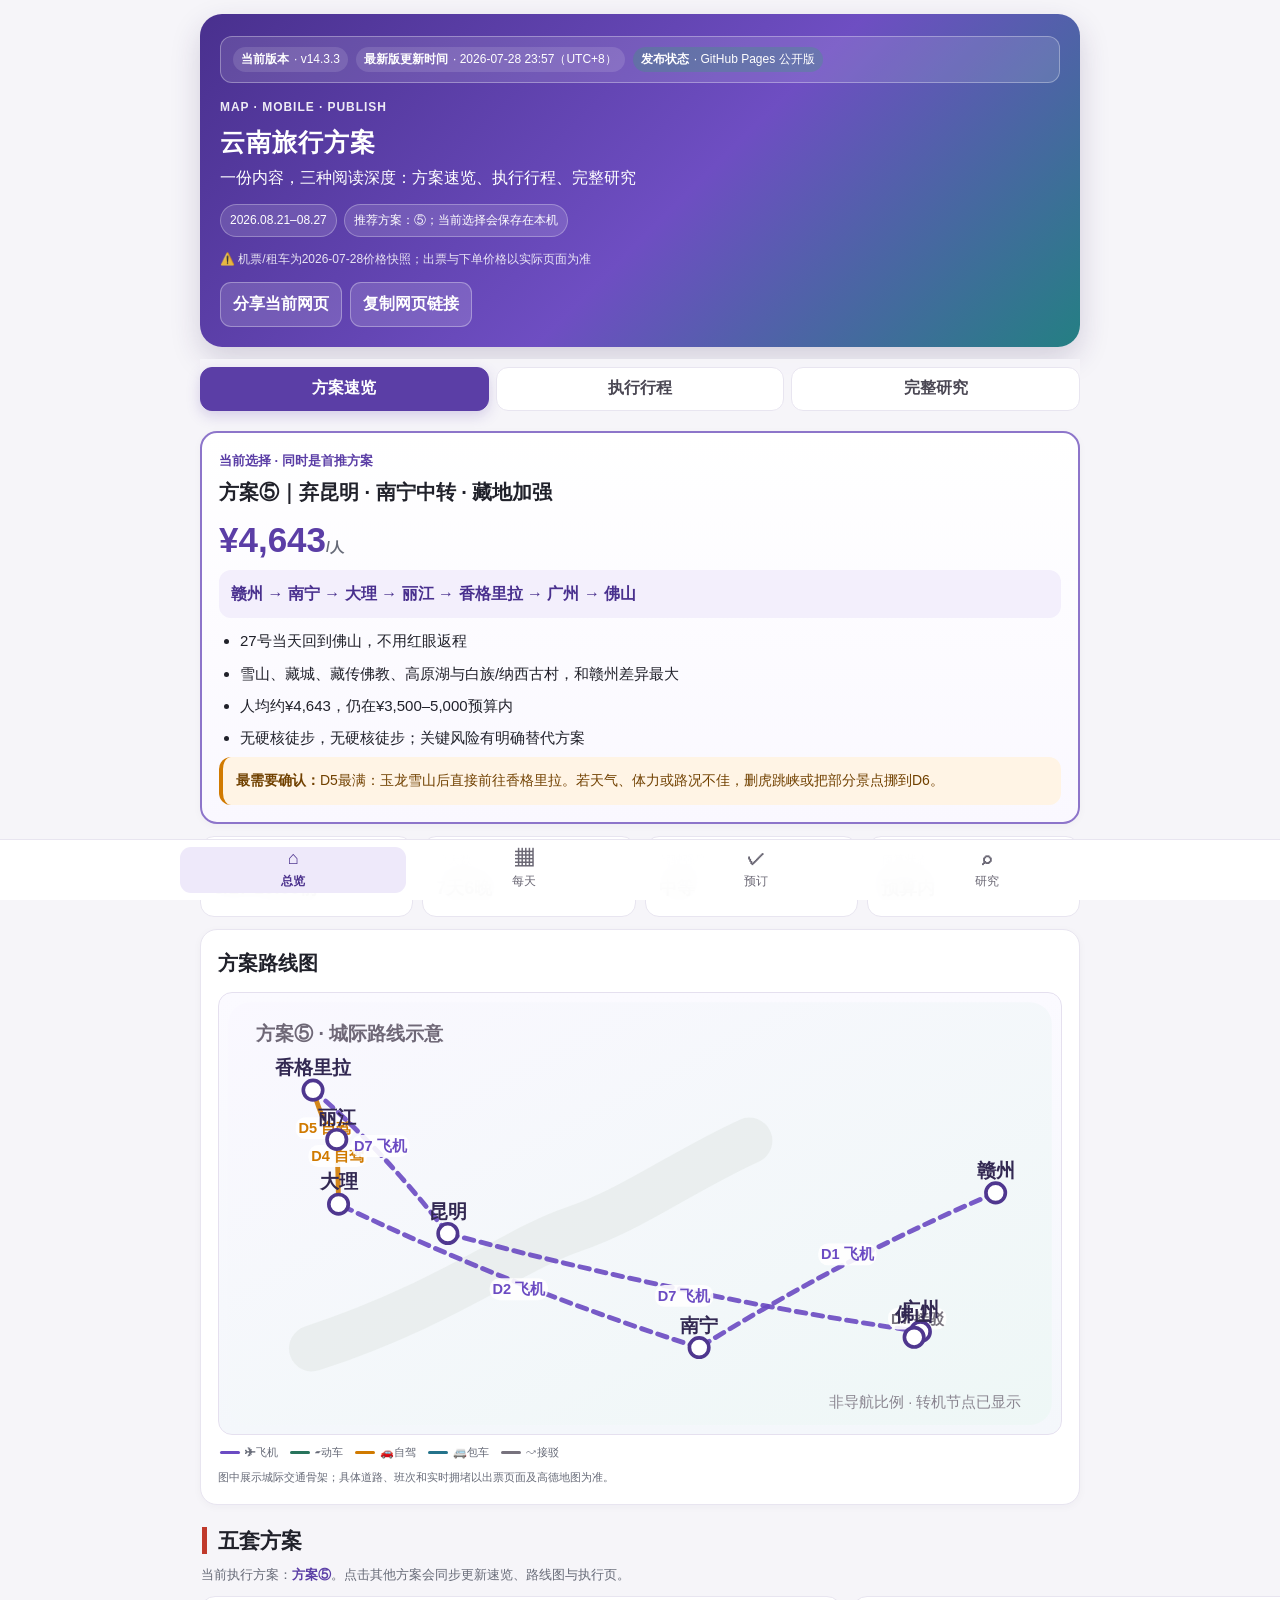
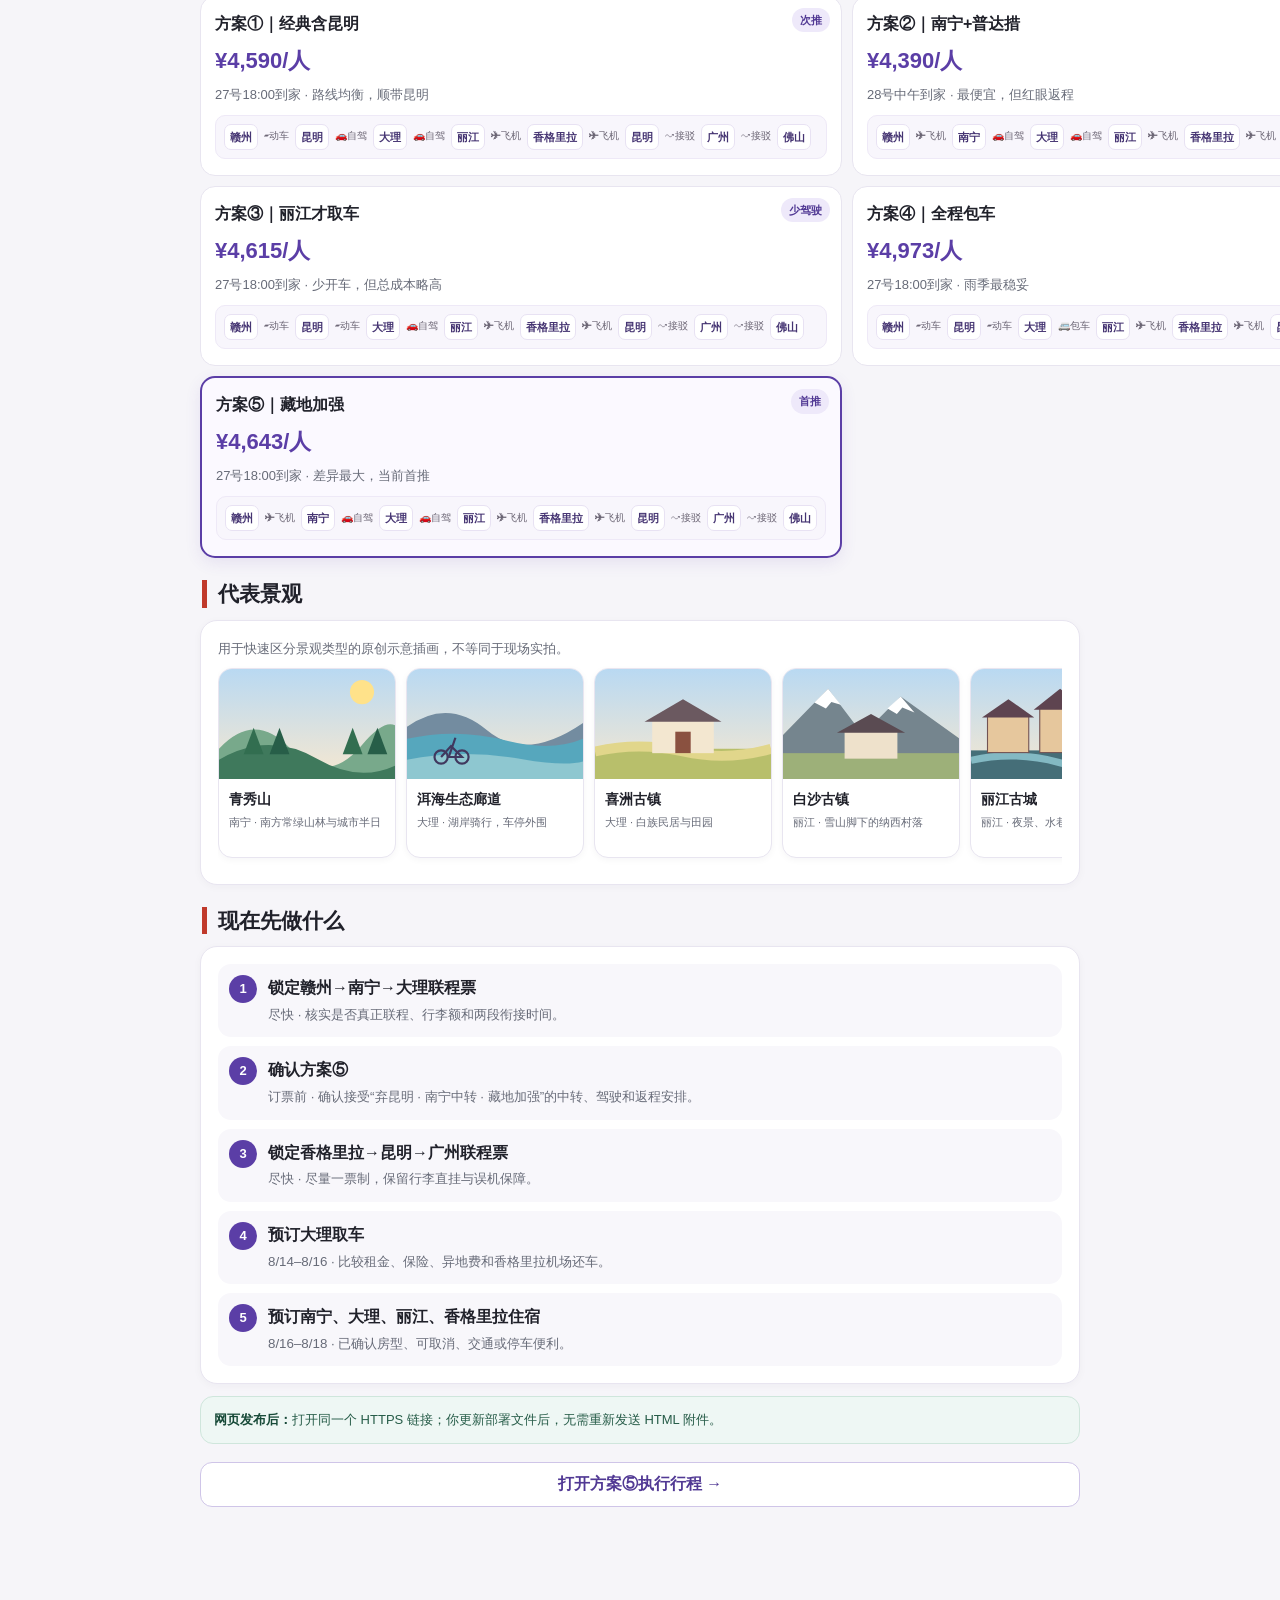
==== v1433/index.html @ a70344e8 "release: publish v14.3.3 at unique Pages path" ====
<!doctype html><html lang="zh-CN"><head><meta charset="utf-8"><meta name="viewport" content="width=device-width,initial-scale=1"><meta name="robots" content="noindex,nofollow,noarchive"><meta http-equiv="Cache-Control" content="no-cache, no-store, must-revalidate"><meta http-equiv="Pragma" content="no-cache"><meta http-equiv="Expires" content="0"><title>云南旅行方案 v14.3.3</title></head><body><noscript>请启用 JavaScript 查看页面。</noscript>
<script src="../chunk-01.js?v=1433"></script>
<script src="../chunk-02.js?v=1433"></script>
<script src="../chunk-03.js?v=1433"></script>
<script src="../chunk-04.js?v=1433"></script>
<script src="../chunk-05.js?v=1433"></script>
<script src="../chunk-06.js?v=1433"></script>
<script>(async function(){try{var b=atob(window.__tripB64||'');var a=new Uint8Array(b.length);for(var i=0;i<b.length;i++)a[i]=b.charCodeAt(i);if(!('DecompressionStream' in window))throw new Error('browser lacks gzip decompression');var stream=new Blob([a]).stream().pipeThrough(new DecompressionStream('gzip'));var html=await new Response(stream).text();html=html.replace(/v14\.3(?!\.)/g,'v14.3.3');html=html.replace('</head>','<style>.release-status{display:flex;flex-wrap:wrap;gap:8px;margin:0 0 14px;padding:10px 12px;border:1px solid rgba(255,255,255,.32);border-radius:12px;background:rgba(255,255,255,.12);font-size:12px;line-height:1.45}.release-status span{display:inline-flex;align-items:center;gap:5px;padding:4px 8px;border-radius:999px;background:rgba(255,255,255,.12)}.release-status b{font-weight:800;color:#fff}.release-status .release-live{background:rgba(39,174,96,.24)}.table-view-toggle{display:none}@media(max-width:700px){.release-status{display:grid;grid-template-columns:1fr;gap:6px}.release-status span{width:100%;border-radius:9px;padding:6px 8px}.hero-v14{padding-top:18px!important}.archive-table-scroll,.archive-content .tbl-scroll{width:100%!important;max-width:100%!important;min-width:0!important;overflow-x:auto!important;overflow-y:visible!important;-webkit-overflow-scrolling:touch!important;touch-action:pan-x pan-y!important;overscroll-behavior-x:contain!important;scrollbar-width:auto}.archive-table-scroll table,.archive-content .tbl-scroll table{max-width:none!important;table-layout:auto!important}.table-view-toggle{position:sticky;left:0;z-index:4;display:flex;gap:6px;align-items:center;width:100%;min-width:100%;padding:7px 8px;background:#f7f4fc;border-bottom:1px solid #e6e0f0}.table-view-toggle button{border:1px solid #d9d0ea;background:#fff;color:#574a69;border-radius:999px;padding:6px 10px;font-size:12px;font-weight:750;line-height:1.2}.table-view-toggle button.active{background:#5b3ea6;color:#fff;border-color:#5b3ea6}.table-view-toggle .table-tip{margin-left:auto;font-size:11px;color:#746c7d;white-space:nowrap}.table-card-mode{overflow:visible!important}.table-card-mode table,.table-card-mode tbody,.table-card-mode tr,.table-card-mode td{display:block!important;width:100%!important;min-width:0!important}.table-card-mode .table-header-row{display:none!important}.table-card-mode tr:not(.table-header-row){margin:10px 0!important;border:1px solid #e2dbea!important;border-radius:12px!important;overflow:hidden!important;background:#fff!important;box-shadow:0 2px 8px rgba(50,35,70,.04)!important}.table-card-mode td{position:relative!important;padding:9px 10px 9px 42%!important;border:0!important;border-bottom:1px solid #eee8f4!important;white-space:normal!important;overflow-wrap:anywhere!important;word-break:break-word!important;min-height:39px!important}.table-card-mode td:last-child{border-bottom:0!important}.table-card-mode td::before{content:attr(data-label);position:absolute;left:10px;top:9px;width:37%;color:#5b3ea6;font-weight:800;line-height:1.45;white-space:normal}.table-card-mode .archive-scroll-hint,.table-card-mode .scroll-hint{display:none!important}.table-scroll-mode .archive-scroll-hint,.table-scroll-mode .scroll-hint{display:block!important;position:sticky;left:0}}</style></head>');html=html.replace('</body>',`<script>(function(){
var VERSION='v14.3.3',UPDATED='2026-07-28 23:57（UTC+8）',UPDATED_ISO='2026-07-28T23:57:00+08:00';
function directCells(row){return Array.prototype.filter.call(row.children,function(x){return x.tagName==='TH'||x.tagName==='TD';});}
function addReleaseInfo(){var hero=document.querySelector('.hero-v14');if(!hero)return;var old=hero.querySelector('.release-status');if(old)old.remove();var bar=document.createElement('div');bar.className='release-status';bar.setAttribute('aria-label','版本信息');bar.innerHTML='<span><b>当前版本</b> · '+VERSION+'</span><span><b>最新版更新时间</b> · '+UPDATED+'</span><span class="release-live"><b>发布状态</b> · GitHub Pages 公开版</span>';hero.insertBefore(bar,hero.firstChild);var eye=hero.querySelector('.eyebrow');if(eye)eye.textContent='MAP · MOBILE · PUBLISH';document.title='云南旅行 '+VERSION+' · 发布一致性修复版';document.body.dataset.releaseVersion=VERSION;document.body.dataset.releaseUpdated=UPDATED_ISO;}
function fixResearchToc(){var archive=document.querySelector('.archive');var toc=document.getElementById('research-toc-list');if(!archive||!toc)return;var sections=Array.prototype.slice.call(archive.querySelectorAll('details.archive-section'));toc.innerHTML='';sections.forEach(function(section,index){var id='research-section-'+(index+1);section.id=id;var summary=section.querySelector('summary');var first=summary&&summary.querySelector('span');var title=((first&&first.textContent)||(summary&&summary.textContent)||('第'+(index+1)+'节')).trim();var link=document.createElement('a');link.href='#'+id;link.className='research-toc-link';link.innerHTML='<span class="toc-no">'+(index+1)+'</span><span></span>';link.lastElementChild.textContent=title;link.onclick=function(e){e.preventDefault();section.open=true;setTimeout(function(){section.scrollIntoView({behavior:'smooth',block:'start'});},30);return false;};toc.appendChild(link);});}
function prepareTable(table){if(table.dataset.mobilePrepared==='1433')return;var wrap=table.closest('.archive-table-scroll,.tbl-scroll');if(!wrap)return;var rows=Array.prototype.slice.call(table.rows||[]);if(rows.length<2)return;var headerRow=rows[0],headerCells=directCells(headerRow);var complex=headerCells.length<2||Array.prototype.some.call(table.querySelectorAll('[colspan],[rowspan]'),function(c){return Number(c.getAttribute('colspan')||1)>1||Number(c.getAttribute('rowspan')||1)>1;});if(complex){wrap.classList.add('table-scroll-mode');table.dataset.mobilePrepared='1433';return;}var labels=headerCells.map(function(c){return(c.textContent||'').replace(/\s+/g,' ').trim();}),valid=true;rows.slice(1).forEach(function(row){var cells=directCells(row);if(cells.length!==labels.length){valid=false;return;}cells.forEach(function(cell,i){cell.setAttribute('data-label',labels[i]||('第'+(i+1)+'列'));});});if(!valid){wrap.classList.add('table-scroll-mode');table.dataset.mobilePrepared='1433';return;}headerRow.classList.add('table-header-row');var existing=wrap.querySelector(':scope > .table-view-toggle');if(existing)existing.remove();var bar=document.createElement('div');bar.className='table-view-toggle';var card=document.createElement('button');card.type='button';card.textContent='卡片查看';var scroll=document.createElement('button');scroll.type='button';scroll.textContent='横向表格';var tip=document.createElement('span');tip.className='table-tip';tip.textContent='手机推荐卡片';function setMode(mode){var cardMode=mode==='card';wrap.classList.toggle('table-card-mode',cardMode);wrap.classList.toggle('table-scroll-mode',!cardMode);card.classList.toggle('active',cardMode);scroll.classList.toggle('active',!cardMode);try{sessionStorage.setItem('trip-table-mode',mode);}catch(e){}}card.onclick=function(){setMode('card');};scroll.onclick=function(){setMode('scroll');};bar.appendChild(card);bar.appendChild(scroll);bar.appendChild(tip);wrap.insertBefore(bar,wrap.firstChild);var saved='';try{saved=sessionStorage.getItem('trip-table-mode')||'';}catch(e){}setMode(saved==='scroll'?'scroll':'card');table.dataset.mobilePrepared='1433';}
function makeRound(title,items){var h=document.createElement('h4');h.textContent=title;var ul=document.createElement('ul');ul.className='tight';items.forEach(function(t){var li=document.createElement('li');li.textContent=t;ul.appendChild(li);});return [h,ul];}
function updateRequirements(){var req=null;document.querySelectorAll('details.archive-section').forEach(function(d){var s=d.querySelector('summary');if(s&&s.textContent.indexOf('需求全景')>=0)req=d;});if(!req)return;var content=req.querySelector('.archive-content')||req;content.querySelectorAll('h4').forEach(function(h){var t=h.textContent.trim();if(t.indexOf('第14.3.2轮')===0||t.indexOf('第14.3.3轮')===0){var n=h.nextElementSibling;h.remove();if(n&&n.tagName==='UL')n.remove();}});var anchor=null;content.querySelectorAll('h4').forEach(function(h){if(h.textContent.trim().indexOf('第14.3.1轮')===0)anchor=(h.nextElementSibling&&h.nextElementSibling.tagName==='UL')?h.nextElementSibling:h;});var r2=makeRound('第14.3.2轮（移动表格完整显示）',['普通研究表格在手机端默认改为逐行卡片视图，以“列名＋内容”纵向完整展示。','保留“卡片查看 / 横向表格”切换；复杂合并单元格表格继续横向滚动。','首次 Pages 实现采用外置热修复资源，出现本地预览与线上页面不一致。']);var r3=makeRound('第14.3.3轮（发布一致性与版本可见性）',['界面最上端显示当前版本、最新版更新时间和发布状态。','使用独立版本目录 /v1433/，以全新地址避开旧入口和旧资源缓存。','目录、移动表格和版本信息由当前入口直接注入，不再依赖外置 hotfix-1432 文件。','根目录跳转到最新版；需求全景、版本演进和页脚同步补记。']);if(anchor){anchor.after(r2[0]);r2[0].after(r2[1]);r2[1].after(r3[0]);r3[0].after(r3[1]);}else{content.append(r2[0],r2[1],r3[0],r3[1]);}var table=content.querySelector('table.version-table');if(table){Array.from(table.rows).forEach(function(row){var c=row.cells;if(c&&c[0]&&c[0].textContent.trim()==='v14.3.2'){c[0].textContent='v14.3.1';if(c[1])c[1].textContent='目录兼容修复';if(c[2])c[2].textContent='研究目录静态输出，点击展开并定位，兼容移动浏览器。';}});Array.from(table.rows).forEach(function(row){var c=row.cells;if(c&&c[0]&&['v14.3.2','v14.3.3'].indexOf(c[0].textContent.trim())>=0)row.remove();});[['v14.3.2','移动表格修复','手机默认卡片化展示普通研究表格，保留横向表格切换。'],['v14.3.3','发布一致性修复','顶部显示版本与更新时间；使用独立版本地址，解决预览与 Pages 不一致。']].forEach(function(vals){var tr=table.insertRow(-1);vals.forEach(function(v){tr.insertCell(-1).textContent=v;});});}var footer=document.querySelector('.archive footer');if(footer)footer.textContent='需求全景与版本演进更新至 '+VERSION+' · 主研究内容继承自 v13.0 · 最新版更新时间：'+UPDATED;}
function enhance(){addReleaseInfo();fixResearchToc();document.querySelectorAll('.archive table').forEach(prepareTable);updateRequirements();var d=document.getElementById('release-diagnostic');if(!d){d=document.createElement('div');d.id='release-diagnostic';d.style.display='none';document.body.appendChild(d);}d.textContent=VERSION+'|'+UPDATED_ISO+'|mobile-card-table|static-research-toc';}
if(document.readyState==='loading')document.addEventListener('DOMContentLoaded',enhance);else setTimeout(enhance,0);window.addEventListener('pageshow',enhance);document.addEventListener('toggle',function(e){if(e.target&&e.target.matches&&e.target.matches('details.archive-section')&&e.target.open)setTimeout(function(){document.querySelectorAll('.archive table').forEach(prepareTable);},0);},true);
})();<\/script></body>`);document.open();document.write(html);document.close();}catch(e){document.body.innerHTML='<main style="font-family:sans-serif;padding:24px"><h1>页面加载失败</h1><p>请使用最新版 Safari、Chrome 或 Edge 打开。</p><p>版本：v14.3.3；更新时间：2026-07-28 23:57（UTC+8）</p></main>';console.error(e);}})();</script></body></html>
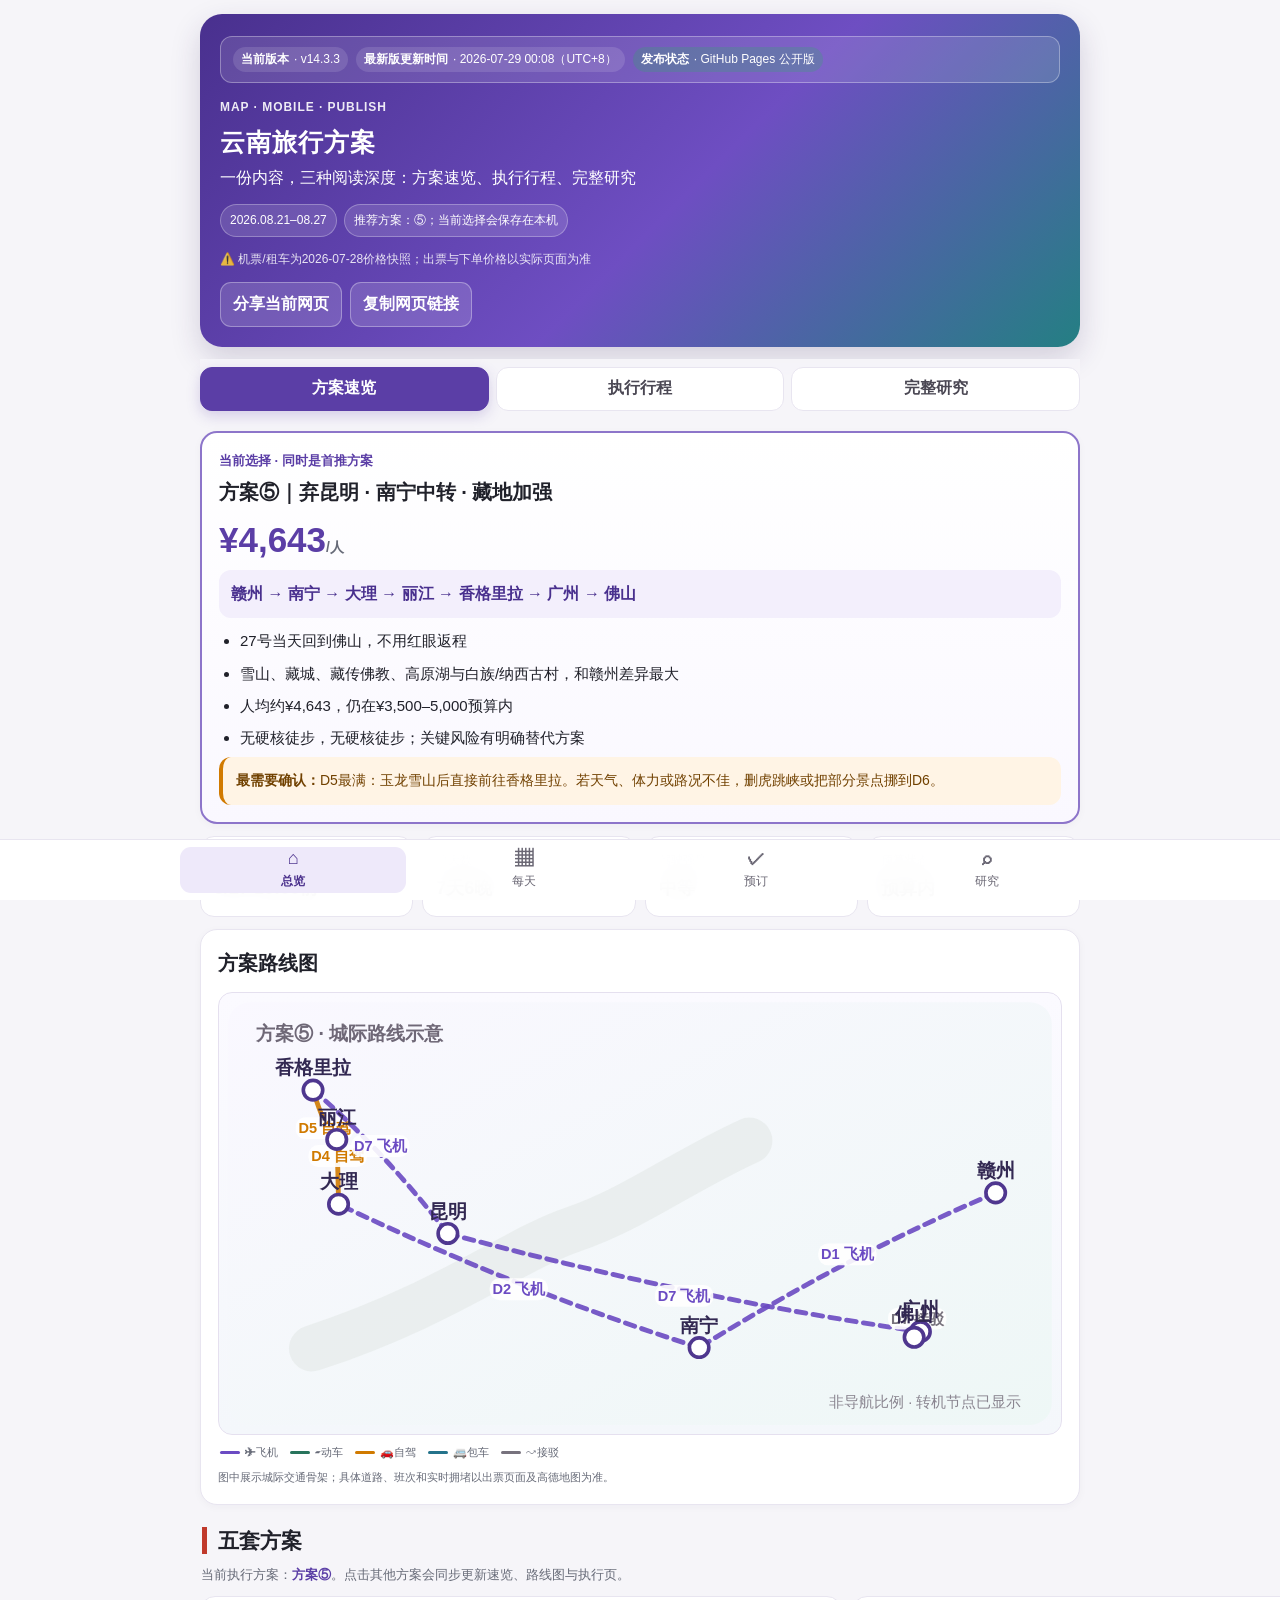
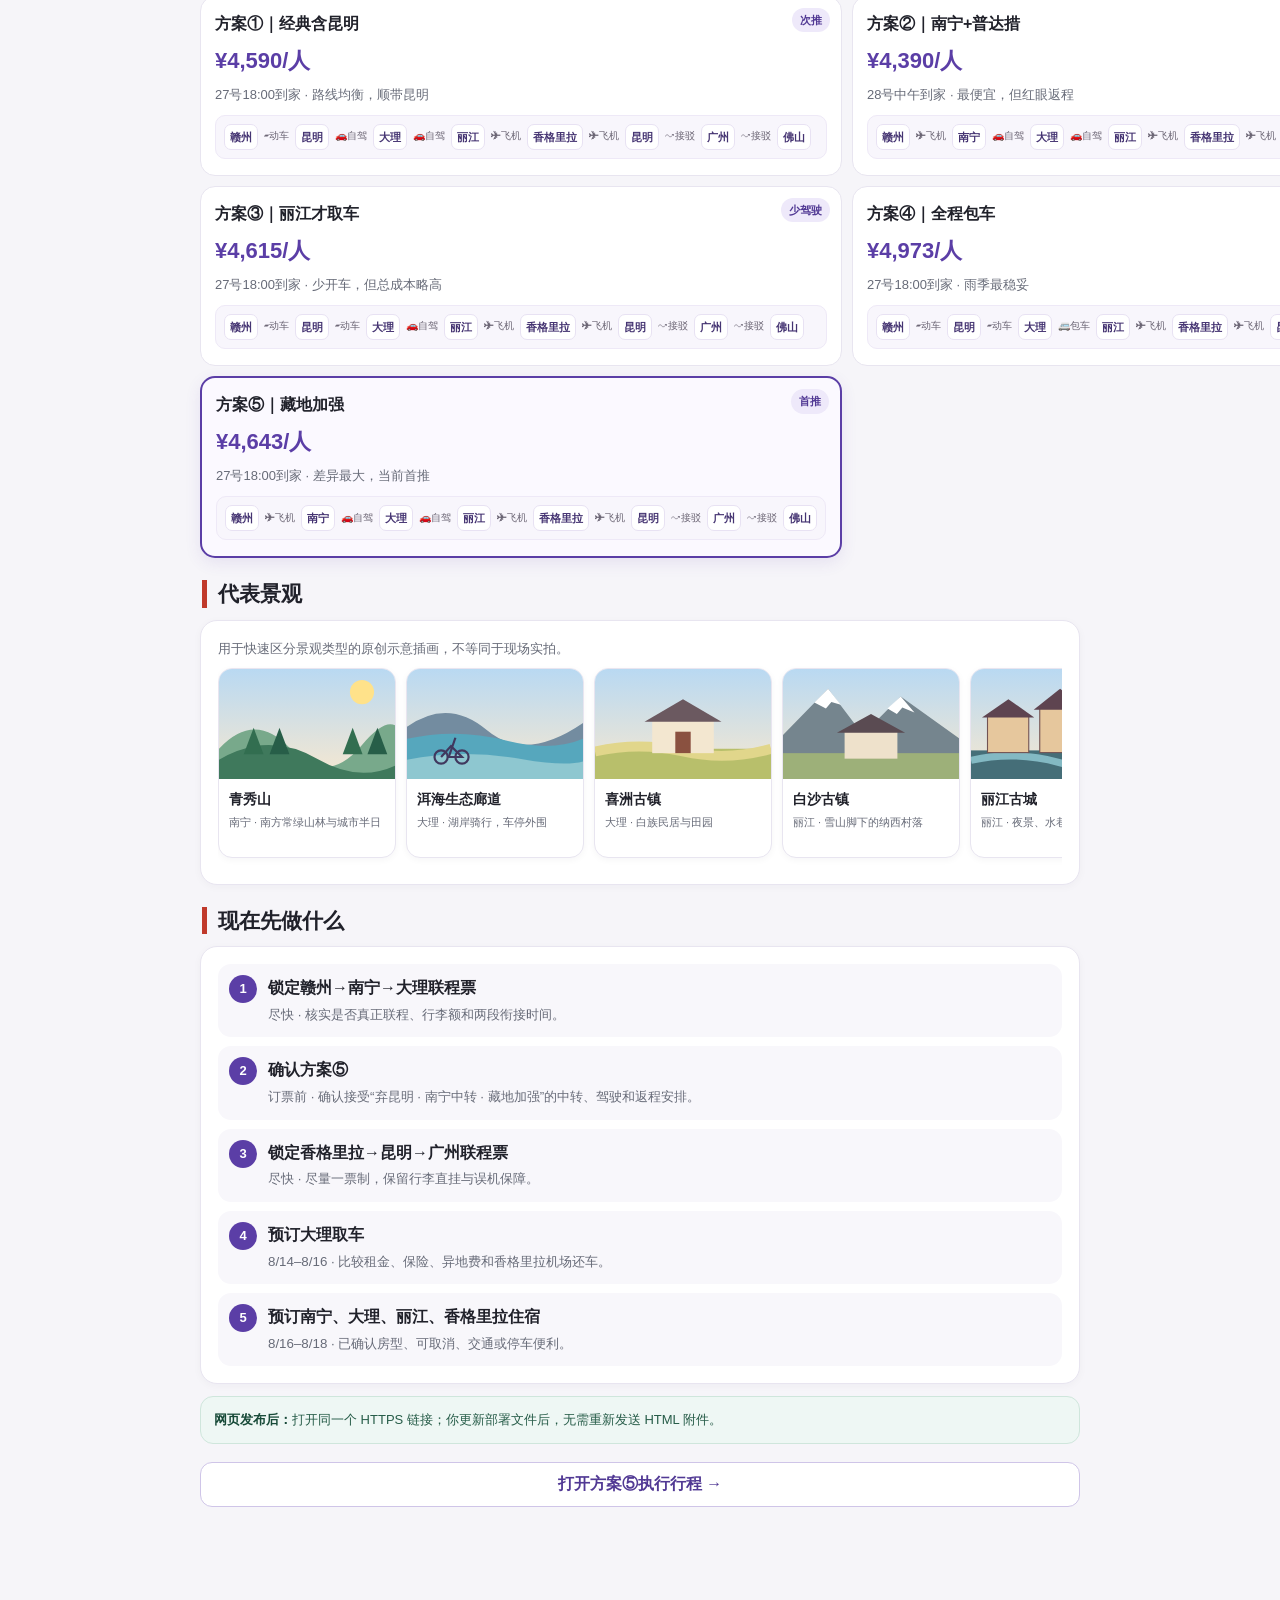
==== commit eed92999: "chore: update v14.3.3 visible release timestamp" ====
--- a/v1433/index.html
+++ b/v1433/index.html
@@ -5,14 +5,14 @@
 <script src="../chunk-04.js?v=1433"></script>
 <script src="../chunk-05.js?v=1433"></script>
 <script src="../chunk-06.js?v=1433"></script>
-<script>(async function(){try{var b=atob(window.__tripB64||'');var a=new Uint8Array(b.length);for(var i=0;i<b.length;i++)a[i]=b.charCodeAt(i);if(!('DecompressionStream' in window))throw new Error('browser lacks gzip decompression');var stream=new Blob([a]).stream().pipeThrough(new DecompressionStream('gzip'));var html=await new Response(stream).text();html=html.replace(/v14\.3(?!\.)/g,'v14.3.3');html=html.replace('</head>','<style>.release-status{display:flex;flex-wrap:wrap;gap:8px;margin:0 0 14px;padding:10px 12px;border:1px solid rgba(255,255,255,.32);border-radius:12px;background:rgba(255,255,255,.12);font-size:12px;line-height:1.45}.release-status span{display:inline-flex;align-items:center;gap:5px;padding:4px 8px;border-radius:999px;background:rgba(255,255,255,.12)}.release-status b{font-weight:800;color:#fff}.release-status .release-live{background:rgba(39,174,96,.24)}.table-view-toggle{display:none}@media(max-width:700px){.release-status{display:grid;grid-template-columns:1fr;gap:6px}.release-status span{width:100%;border-radius:9px;padding:6px 8px}.hero-v14{padding-top:18px!important}.archive-table-scroll,.archive-content .tbl-scroll{width:100%!important;max-width:100%!important;min-width:0!important;overflow-x:auto!important;overflow-y:visible!important;-webkit-overflow-scrolling:touch!important;touch-action:pan-x pan-y!important;overscroll-behavior-x:contain!important;scrollbar-width:auto}.archive-table-scroll table,.archive-content .tbl-scroll table{max-width:none!important;table-layout:auto!important}.table-view-toggle{position:sticky;left:0;z-index:4;display:flex;gap:6px;align-items:center;width:100%;min-width:100%;padding:7px 8px;background:#f7f4fc;border-bottom:1px solid #e6e0f0}.table-view-toggle button{border:1px solid #d9d0ea;background:#fff;color:#574a69;border-radius:999px;padding:6px 10px;font-size:12px;font-weight:750;line-height:1.2}.table-view-toggle button.active{background:#5b3ea6;color:#fff;border-color:#5b3ea6}.table-view-toggle .table-tip{margin-left:auto;font-size:11px;color:#746c7d;white-space:nowrap}.table-card-mode{overflow:visible!important}.table-card-mode table,.table-card-mode tbody,.table-card-mode tr,.table-card-mode td{display:block!important;width:100%!important;min-width:0!important}.table-card-mode .table-header-row{display:none!important}.table-card-mode tr:not(.table-header-row){margin:10px 0!important;border:1px solid #e2dbea!important;border-radius:12px!important;overflow:hidden!important;background:#fff!important;box-shadow:0 2px 8px rgba(50,35,70,.04)!important}.table-card-mode td{position:relative!important;padding:9px 10px 9px 42%!important;border:0!important;border-bottom:1px solid #eee8f4!important;white-space:normal!important;overflow-wrap:anywhere!important;word-break:break-word!important;min-height:39px!important}.table-card-mode td:last-child{border-bottom:0!important}.table-card-mode td::before{content:attr(data-label);position:absolute;left:10px;top:9px;width:37%;color:#5b3ea6;font-weight:800;line-height:1.45;white-space:normal}.table-card-mode .archive-scroll-hint,.table-card-mode .scroll-hint{display:none!important}.table-scroll-mode .archive-scroll-hint,.table-scroll-mode .scroll-hint{display:block!important;position:sticky;left:0}}</style></head>');html=html.replace('</body>',`<script>(function(){
-var VERSION='v14.3.3',UPDATED='2026-07-28 23:57（UTC+8）',UPDATED_ISO='2026-07-28T23:57:00+08:00';
+<script>(async function(){try{var b=atob(window.__tripB64||'');var a=new Uint8Array(b.length);for(var i=0;i<b.length;i++)a[i]=b.charCodeAt(i);if(!('DecompressionStream' in window))throw new Error('browser lacks gzip decompression');var stream=new Blob([a]).stream().pipeThrough(new DecompressionStream('gzip'));var html=await new Response(stream).text();html=html.replace('</head>','<style>.release-status{display:flex;flex-wrap:wrap;gap:8px;margin:0 0 14px;padding:10px 12px;border:1px solid rgba(255,255,255,.32);border-radius:12px;background:rgba(255,255,255,.12);font-size:12px;line-height:1.45}.release-status span{display:inline-flex;align-items:center;gap:5px;padding:4px 8px;border-radius:999px;background:rgba(255,255,255,.12)}.release-status b{font-weight:800;color:#fff}.release-status .release-live{background:rgba(39,174,96,.24)}.table-view-toggle{display:none}@media(max-width:700px){.release-status{display:grid;grid-template-columns:1fr;gap:6px}.release-status span{width:100%;border-radius:9px;padding:6px 8px}.hero-v14{padding-top:18px!important}.archive-table-scroll,.archive-content .tbl-scroll{width:100%!important;max-width:100%!important;min-width:0!important;overflow-x:auto!important;overflow-y:visible!important;-webkit-overflow-scrolling:touch!important;touch-action:pan-x pan-y!important;overscroll-behavior-x:contain!important;scrollbar-width:auto}.archive-table-scroll table,.archive-content .tbl-scroll table{max-width:none!important;table-layout:auto!important}.table-view-toggle{position:sticky;left:0;z-index:4;display:flex;gap:6px;align-items:center;width:100%;min-width:100%;padding:7px 8px;background:#f7f4fc;border-bottom:1px solid #e6e0f0}.table-view-toggle button{border:1px solid #d9d0ea;background:#fff;color:#574a69;border-radius:999px;padding:6px 10px;font-size:12px;font-weight:750;line-height:1.2}.table-view-toggle button.active{background:#5b3ea6;color:#fff;border-color:#5b3ea6}.table-view-toggle .table-tip{margin-left:auto;font-size:11px;color:#746c7d;white-space:nowrap}.table-card-mode{overflow:visible!important}.table-card-mode table,.table-card-mode tbody,.table-card-mode tr,.table-card-mode td{display:block!important;width:100%!important;min-width:0!important}.table-card-mode .table-header-row{display:none!important}.table-card-mode tr:not(.table-header-row){margin:10px 0!important;border:1px solid #e2dbea!important;border-radius:12px!important;overflow:hidden!important;background:#fff!important;box-shadow:0 2px 8px rgba(50,35,70,.04)!important}.table-card-mode td{position:relative!important;padding:9px 10px 9px 42%!important;border:0!important;border-bottom:1px solid #eee8f4!important;white-space:normal!important;overflow-wrap:anywhere!important;word-break:break-word!important;min-height:39px!important}.table-card-mode td:last-child{border-bottom:0!important}.table-card-mode td::before{content:attr(data-label);position:absolute;left:10px;top:9px;width:37%;color:#5b3ea6;font-weight:800;line-height:1.45;white-space:normal}.table-card-mode .archive-scroll-hint,.table-card-mode .scroll-hint{display:none!important}.table-scroll-mode .archive-scroll-hint,.table-scroll-mode .scroll-hint{display:block!important;position:sticky;left:0}}</style></head>');html=html.replace('</body>',`<script>(function(){
+var VERSION='v14.3.3',UPDATED='2026-07-29 00:08（UTC+8）',UPDATED_ISO='2026-07-29T00:08:00+08:00';
 function directCells(row){return Array.prototype.filter.call(row.children,function(x){return x.tagName==='TH'||x.tagName==='TD';});}
 function addReleaseInfo(){var hero=document.querySelector('.hero-v14');if(!hero)return;var old=hero.querySelector('.release-status');if(old)old.remove();var bar=document.createElement('div');bar.className='release-status';bar.setAttribute('aria-label','版本信息');bar.innerHTML='<span><b>当前版本</b> · '+VERSION+'</span><span><b>最新版更新时间</b> · '+UPDATED+'</span><span class="release-live"><b>发布状态</b> · GitHub Pages 公开版</span>';hero.insertBefore(bar,hero.firstChild);var eye=hero.querySelector('.eyebrow');if(eye)eye.textContent='MAP · MOBILE · PUBLISH';document.title='云南旅行 '+VERSION+' · 发布一致性修复版';document.body.dataset.releaseVersion=VERSION;document.body.dataset.releaseUpdated=UPDATED_ISO;}
 function fixResearchToc(){var archive=document.querySelector('.archive');var toc=document.getElementById('research-toc-list');if(!archive||!toc)return;var sections=Array.prototype.slice.call(archive.querySelectorAll('details.archive-section'));toc.innerHTML='';sections.forEach(function(section,index){var id='research-section-'+(index+1);section.id=id;var summary=section.querySelector('summary');var first=summary&&summary.querySelector('span');var title=((first&&first.textContent)||(summary&&summary.textContent)||('第'+(index+1)+'节')).trim();var link=document.createElement('a');link.href='#'+id;link.className='research-toc-link';link.innerHTML='<span class="toc-no">'+(index+1)+'</span><span></span>';link.lastElementChild.textContent=title;link.onclick=function(e){e.preventDefault();section.open=true;setTimeout(function(){section.scrollIntoView({behavior:'smooth',block:'start'});},30);return false;};toc.appendChild(link);});}
-function prepareTable(table){if(table.dataset.mobilePrepared==='1433')return;var wrap=table.closest('.archive-table-scroll,.tbl-scroll');if(!wrap)return;var rows=Array.prototype.slice.call(table.rows||[]);if(rows.length<2)return;var headerRow=rows[0],headerCells=directCells(headerRow);var complex=headerCells.length<2||Array.prototype.some.call(table.querySelectorAll('[colspan],[rowspan]'),function(c){return Number(c.getAttribute('colspan')||1)>1||Number(c.getAttribute('rowspan')||1)>1;});if(complex){wrap.classList.add('table-scroll-mode');table.dataset.mobilePrepared='1433';return;}var labels=headerCells.map(function(c){return(c.textContent||'').replace(/\s+/g,' ').trim();}),valid=true;rows.slice(1).forEach(function(row){var cells=directCells(row);if(cells.length!==labels.length){valid=false;return;}cells.forEach(function(cell,i){cell.setAttribute('data-label',labels[i]||('第'+(i+1)+'列'));});});if(!valid){wrap.classList.add('table-scroll-mode');table.dataset.mobilePrepared='1433';return;}headerRow.classList.add('table-header-row');var existing=wrap.querySelector(':scope > .table-view-toggle');if(existing)existing.remove();var bar=document.createElement('div');bar.className='table-view-toggle';var card=document.createElement('button');card.type='button';card.textContent='卡片查看';var scroll=document.createElement('button');scroll.type='button';scroll.textContent='横向表格';var tip=document.createElement('span');tip.className='table-tip';tip.textContent='手机推荐卡片';function setMode(mode){var cardMode=mode==='card';wrap.classList.toggle('table-card-mode',cardMode);wrap.classList.toggle('table-scroll-mode',!cardMode);card.classList.toggle('active',cardMode);scroll.classList.toggle('active',!cardMode);try{sessionStorage.setItem('trip-table-mode',mode);}catch(e){}}card.onclick=function(){setMode('card');};scroll.onclick=function(){setMode('scroll');};bar.appendChild(card);bar.appendChild(scroll);bar.appendChild(tip);wrap.insertBefore(bar,wrap.firstChild);var saved='';try{saved=sessionStorage.getItem('trip-table-mode')||'';}catch(e){}setMode(saved==='scroll'?'scroll':'card');table.dataset.mobilePrepared='1433';}
+function prepareTable(table){if(table.dataset.mobilePrepared==='1433')return;var wrap=table.closest('.archive-table-scroll,.tbl-scroll');if(!wrap)return;var rows=Array.prototype.slice.call(table.rows||[]);if(rows.length<2)return;var headerRow=rows[0],headerCells=directCells(headerRow);var complex=headerCells.length<2||Array.prototype.some.call(table.querySelectorAll('[colspan],[rowspan]'),function(c){return Number(c.getAttribute('colspan')||1)>1||Number(c.getAttribute('rowspan')||1)>1;});if(complex){wrap.classList.add('table-scroll-mode');table.dataset.mobilePrepared='1433';return;}var labels=headerCells.map(function(c){return(c.textContent||'').replace(/\s+/g,' ').trim();}),valid=true;rows.slice(1).forEach(function(row){var cells=directCells(row);if(cells.length!==labels.length){valid=false;return;}cells.forEach(function(cell,i){cell.setAttribute('data-label',labels[i]||('第'+(i+1)+'列'));});});if(!valid){wrap.classList.add('table-scroll-mode');table.dataset.mobilePrepared='1433';return;}headerRow.classList.add('table-header-row');var existing=null;for(var ei=0;ei<wrap.children.length;ei++){if(wrap.children[ei].classList&&wrap.children[ei].classList.contains('table-view-toggle')){existing=wrap.children[ei];break;}}if(existing)existing.remove();var bar=document.createElement('div');bar.className='table-view-toggle';var card=document.createElement('button');card.type='button';card.textContent='卡片查看';var scroll=document.createElement('button');scroll.type='button';scroll.textContent='横向表格';var tip=document.createElement('span');tip.className='table-tip';tip.textContent='手机推荐卡片';function setMode(mode){var cardMode=mode==='card';wrap.classList.toggle('table-card-mode',cardMode);wrap.classList.toggle('table-scroll-mode',!cardMode);card.classList.toggle('active',cardMode);scroll.classList.toggle('active',!cardMode);try{sessionStorage.setItem('trip-table-mode',mode);}catch(e){}}card.onclick=function(){setMode('card');};scroll.onclick=function(){setMode('scroll');};bar.appendChild(card);bar.appendChild(scroll);bar.appendChild(tip);wrap.insertBefore(bar,wrap.firstChild);var saved='';try{saved=sessionStorage.getItem('trip-table-mode')||'';}catch(e){}setMode(saved==='scroll'?'scroll':'card');table.dataset.mobilePrepared='1433';}
 function makeRound(title,items){var h=document.createElement('h4');h.textContent=title;var ul=document.createElement('ul');ul.className='tight';items.forEach(function(t){var li=document.createElement('li');li.textContent=t;ul.appendChild(li);});return [h,ul];}
 function updateRequirements(){var req=null;document.querySelectorAll('details.archive-section').forEach(function(d){var s=d.querySelector('summary');if(s&&s.textContent.indexOf('需求全景')>=0)req=d;});if(!req)return;var content=req.querySelector('.archive-content')||req;content.querySelectorAll('h4').forEach(function(h){var t=h.textContent.trim();if(t.indexOf('第14.3.2轮')===0||t.indexOf('第14.3.3轮')===0){var n=h.nextElementSibling;h.remove();if(n&&n.tagName==='UL')n.remove();}});var anchor=null;content.querySelectorAll('h4').forEach(function(h){if(h.textContent.trim().indexOf('第14.3.1轮')===0)anchor=(h.nextElementSibling&&h.nextElementSibling.tagName==='UL')?h.nextElementSibling:h;});var r2=makeRound('第14.3.2轮（移动表格完整显示）',['普通研究表格在手机端默认改为逐行卡片视图，以“列名＋内容”纵向完整展示。','保留“卡片查看 / 横向表格”切换；复杂合并单元格表格继续横向滚动。','首次 Pages 实现采用外置热修复资源，出现本地预览与线上页面不一致。']);var r3=makeRound('第14.3.3轮（发布一致性与版本可见性）',['界面最上端显示当前版本、最新版更新时间和发布状态。','使用独立版本目录 /v1433/，以全新地址避开旧入口和旧资源缓存。','目录、移动表格和版本信息由当前入口直接注入，不再依赖外置 hotfix-1432 文件。','根目录跳转到最新版；需求全景、版本演进和页脚同步补记。']);if(anchor){anchor.after(r2[0]);r2[0].after(r2[1]);r2[1].after(r3[0]);r3[0].after(r3[1]);}else{content.append(r2[0],r2[1],r3[0],r3[1]);}var table=content.querySelector('table.version-table');if(table){Array.from(table.rows).forEach(function(row){var c=row.cells;if(c&&c[0]&&c[0].textContent.trim()==='v14.3.2'){c[0].textContent='v14.3.1';if(c[1])c[1].textContent='目录兼容修复';if(c[2])c[2].textContent='研究目录静态输出，点击展开并定位，兼容移动浏览器。';}});Array.from(table.rows).forEach(function(row){var c=row.cells;if(c&&c[0]&&['v14.3.2','v14.3.3'].indexOf(c[0].textContent.trim())>=0)row.remove();});[['v14.3.2','移动表格修复','手机默认卡片化展示普通研究表格，保留横向表格切换。'],['v14.3.3','发布一致性修复','顶部显示版本与更新时间；使用独立版本地址，解决预览与 Pages 不一致。']].forEach(function(vals){var tr=table.insertRow(-1);vals.forEach(function(v){tr.insertCell(-1).textContent=v;});});}var footer=document.querySelector('.archive footer');if(footer)footer.textContent='需求全景与版本演进更新至 '+VERSION+' · 主研究内容继承自 v13.0 · 最新版更新时间：'+UPDATED;}
 function enhance(){addReleaseInfo();fixResearchToc();document.querySelectorAll('.archive table').forEach(prepareTable);updateRequirements();var d=document.getElementById('release-diagnostic');if(!d){d=document.createElement('div');d.id='release-diagnostic';d.style.display='none';document.body.appendChild(d);}d.textContent=VERSION+'|'+UPDATED_ISO+'|mobile-card-table|static-research-toc';}
 if(document.readyState==='loading')document.addEventListener('DOMContentLoaded',enhance);else setTimeout(enhance,0);window.addEventListener('pageshow',enhance);document.addEventListener('toggle',function(e){if(e.target&&e.target.matches&&e.target.matches('details.archive-section')&&e.target.open)setTimeout(function(){document.querySelectorAll('.archive table').forEach(prepareTable);},0);},true);
-})();<\/script></body>`);document.open();document.write(html);document.close();}catch(e){document.body.innerHTML='<main style="font-family:sans-serif;padding:24px"><h1>页面加载失败</h1><p>请使用最新版 Safari、Chrome 或 Edge 打开。</p><p>版本：v14.3.3；更新时间：2026-07-28 23:57（UTC+8）</p></main>';console.error(e);}})();</script></body></html>+})();<\/script></body>`);document.open();document.write(html);document.close();}catch(e){document.body.innerHTML='<main style="font-family:sans-serif;padding:24px"><h1>页面加载失败</h1><p>请使用最新版 Safari、Chrome 或 Edge 打开。</p><p>版本：v14.3.3；更新时间：2026-07-29 00:08（UTC+8）</p></main>';console.error(e);}})();</script></body></html>
